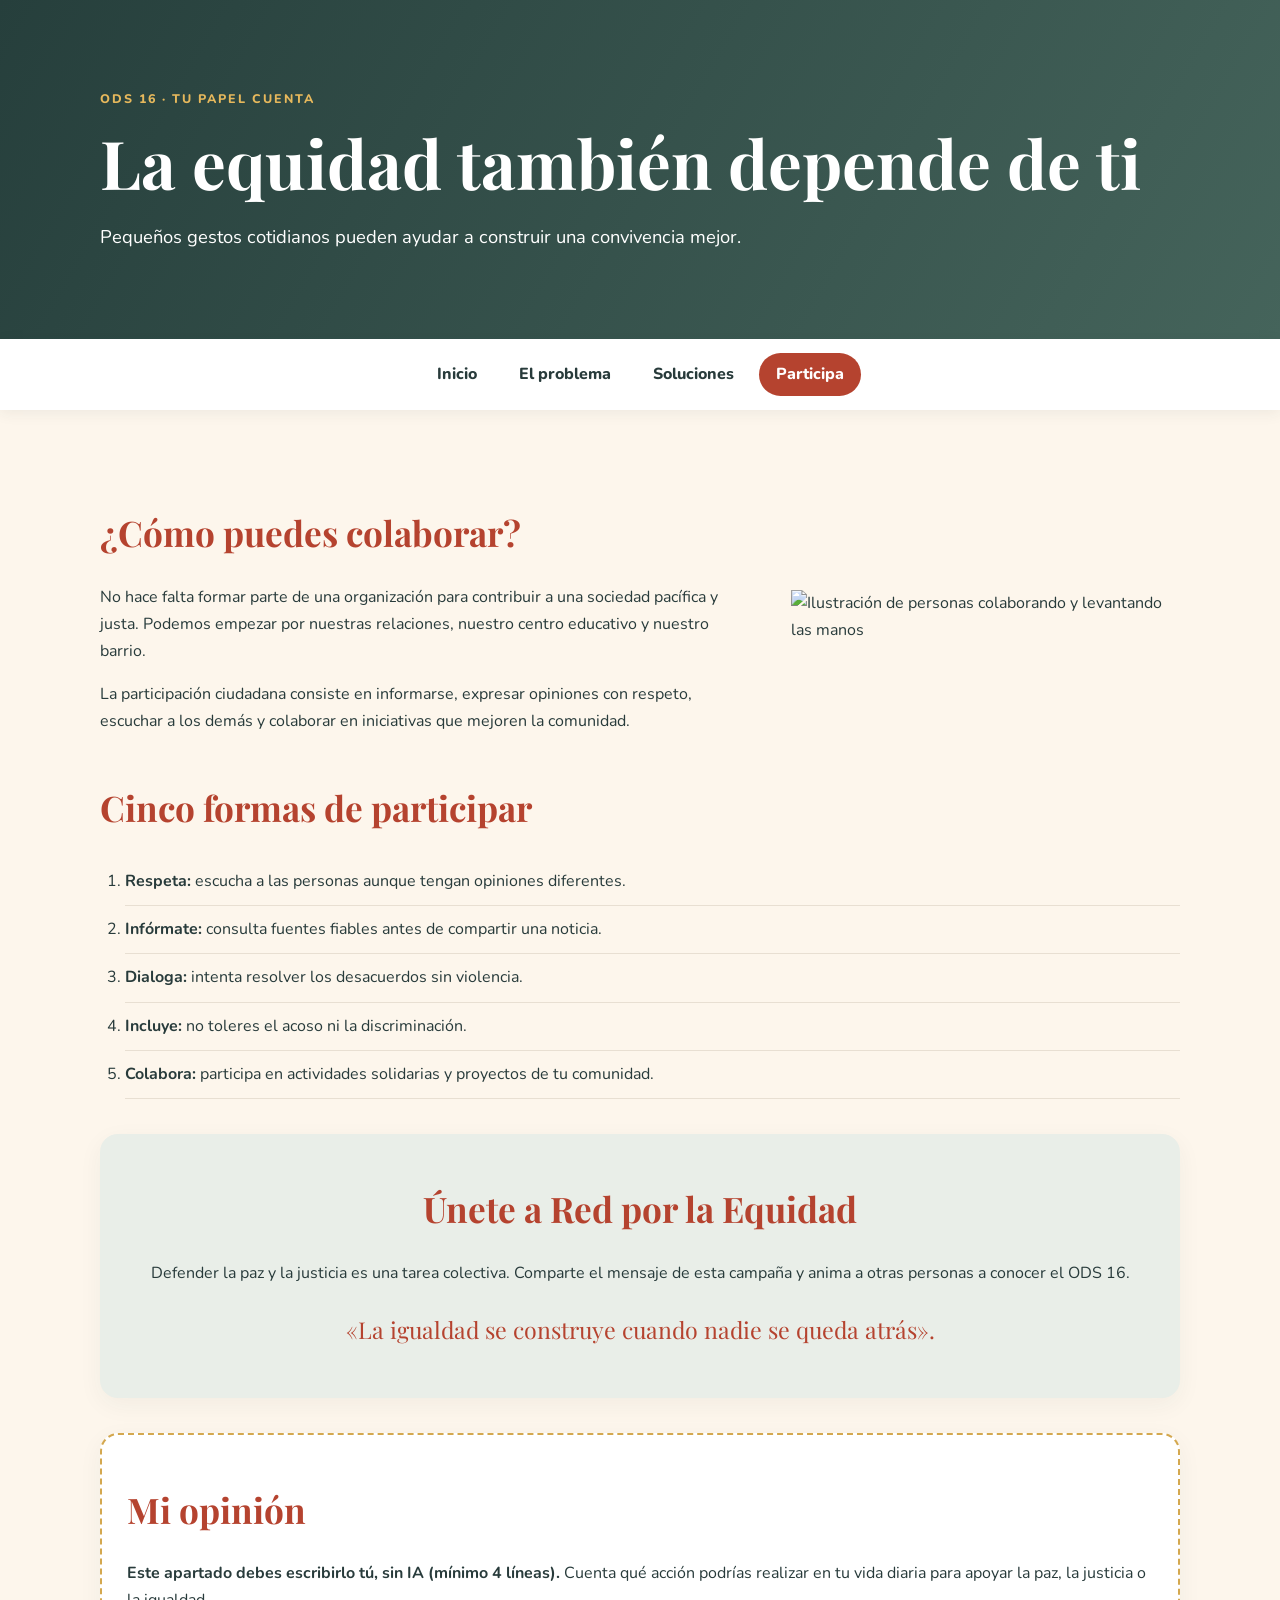
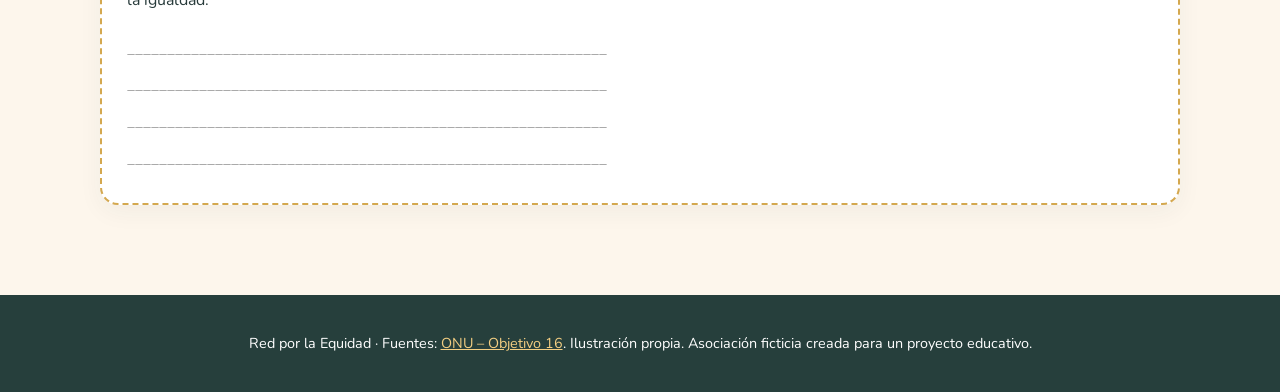
==== participa.html @ 6916aa8f "Add files via upload" ====
<!DOCTYPE html>
<html lang="es">
<head>
  <meta charset="UTF-8">
  <meta name="viewport" content="width=device-width, initial-scale=1">
  <title>Participa | Red por la Equidad</title>
  <link rel="stylesheet" href="style.css">
</head>
<body>
  <header class="cabecera"><div class="contenedor"><p class="etiqueta">ODS 16 · TU PAPEL CUENTA</p><h1>La equidad también depende de ti</h1><p class="subtitulo">Pequeños gestos cotidianos pueden ayudar a construir una convivencia mejor.</p></div></header>
  <nav aria-label="Menú principal">
    <a href="index.html">Inicio</a><a href="problema.html">El problema</a><a href="soluciones.html">Soluciones</a><a class="activo" href="participa.html">Participa</a>
  </nav>
  <main class="contenedor">
    <section class="presentacion">
      <div><h2>¿Cómo puedes colaborar?</h2>
        <p>No hace falta formar parte de una organización para contribuir a una sociedad pacífica y justa. Podemos empezar por nuestras relaciones, nuestro centro educativo y nuestro barrio.</p>
        <p>La participación ciudadana consiste en informarse, expresar opiniones con respeto, escuchar a los demás y colaborar en iniciativas que mejoren la comunidad.</p>
      </div>
      <img src="img/participa.svg" alt="Ilustración de personas colaborando y levantando las manos">
    </section>
    <section><h2>Cinco formas de participar</h2>
      <ol class="pasos">
        <li><strong>Respeta:</strong> escucha a las personas aunque tengan opiniones diferentes.</li>
        <li><strong>Infórmate:</strong> consulta fuentes fiables antes de compartir una noticia.</li>
        <li><strong>Dialoga:</strong> intenta resolver los desacuerdos sin violencia.</li>
        <li><strong>Incluye:</strong> no toleres el acoso ni la discriminación.</li>
        <li><strong>Colabora:</strong> participa en actividades solidarias y proyectos de tu comunidad.</li>
      </ol>
    </section>
    <section class="tarjeta llamada"><h2>Únete a Red por la Equidad</h2><p>Defender la paz y la justicia es una tarea colectiva. Comparte el mensaje de esta campaña y anima a otras personas a conocer el ODS 16.</p><p class="frase">«La igualdad se construye cuando nadie se queda atrás».</p></section>
    <section class="opinion"><h2>Mi opinión</h2><p><strong>Este apartado debes escribirlo tú, sin IA (mínimo 4 líneas).</strong> Cuenta qué acción podrías realizar en tu vida diaria para apoyar la paz, la justicia o la igualdad.</p><div class="lineas">____________________________________________________________<br>____________________________________________________________<br>____________________________________________________________<br>____________________________________________________________</div></section>
  </main>
  <footer><p>Red por la Equidad · Fuentes: <a href="https://sdgs.un.org/goals/goal16">ONU – Objetivo 16</a>. Ilustración propia. Asociación ficticia creada para un proyecto educativo.</p></footer>
</body>
</html>
---- style.css ----
@import url('https://fonts.googleapis.com/css2?family=Nunito:wght@400;600;700;800&family=Playfair+Display:wght@700&display=swap');

:root {
  --fondo: #fdf6ec;
  --texto: #283b3b;
  --principal: #b5432f;
  --secundario: #e6b85c;
  --blanco: #ffffff;
}
* { box-sizing: border-box; }
body {
  margin: 0;
  background: var(--fondo);
  color: var(--texto);
  font-family: 'Nunito', Arial, sans-serif;
  line-height: 1.7;
}
.contenedor { width: min(1080px, 90%); margin: 0 auto; }
.hero, .cabecera {
  background: linear-gradient(120deg, #263f3c, #45645b);
  color: var(--blanco);
  padding: 76px 0 68px;
}
.hero { text-align: center; }
h1, h2, h3 { line-height: 1.2; }
h1 { font-family: 'Playfair Display', Georgia, serif; font-size: clamp(2.3rem, 6vw, 4.2rem); margin: 8px 0 14px; }
h2 { font-family: 'Playfair Display', Georgia, serif; color: var(--principal); font-size: clamp(1.6rem, 3vw, 2.2rem); }
h3 { color: #34564f; }
.subtitulo { font-size: 1.15rem; max-width: 720px; }
.hero .subtitulo { margin: 0 auto 28px; }
.etiqueta { color: var(--secundario); font-weight: 800; letter-spacing: 2px; font-size: .78rem; }
.boton { display: inline-block; background: var(--secundario); color: #283b3b; padding: 11px 22px; border-radius: 30px; text-decoration: none; font-weight: 800; }
nav { display: flex; justify-content: center; flex-wrap: wrap; gap: 8px; background: var(--blanco); padding: 14px; box-shadow: 0 3px 14px #283b3b12; }
nav a { color: var(--texto); text-decoration: none; padding: 8px 17px; border-radius: 22px; font-weight: 800; }
nav a:hover, nav a.activo { background: var(--principal); color: var(--blanco); }
main { padding-top: 38px; padding-bottom: 55px; }
section { margin: 35px 0; }
.presentacion { display: grid; grid-template-columns: 1.35fr .8fr; gap: 35px; align-items: center; }
.presentacion img { width: 100%; max-height: 300px; object-fit: contain; }
.tarjeta, .mini, .opinion { background: var(--blanco); border-radius: 18px; padding: 25px; box-shadow: 0 7px 24px #283b3b0d; }
.ods { display: flex; gap: 24px; align-items: center; border-left: 7px solid var(--secundario); }
.numero { display: grid; place-items: center; min-width: 82px; height: 82px; border-radius: 18px; background: #b5432f; color: white; font-size: 2.5rem; font-weight: 800; }
.rejilla { display: grid; grid-template-columns: repeat(3, 1fr); gap: 18px; }
.rejilla .mini { border-top: 5px solid var(--secundario); }
.datos { grid-template-columns: repeat(3, 1fr); }
.cifra { display: block; color: var(--principal); font-size: 2.3rem; font-weight: 800; }
.nota, .fuente { font-size: .92rem; }
a { color: #9b3829; }
a:hover { color: #34564f; }
ul, ol { padding-left: 25px; }
.pasos li { padding: 10px 0; border-bottom: 1px solid #e8dfd2; }
table { width: 100%; border-collapse: collapse; background: white; border-radius: 12px; overflow: hidden; }
th, td { text-align: left; padding: 13px; border-bottom: 1px solid #eee4d8; }
th { background: #34564f; color: white; }
.opinion { border: 2px dashed #d4a84f; }
.lineas { color: #9b9b9b; line-height: 2.3; overflow-wrap: anywhere; }
.llamada { text-align: center; background: #e9eee8; }
.frase { color: var(--principal); font-family: 'Playfair Display', Georgia, serif; font-size: 1.45rem; }
footer { background: #263f3c; color: white; padding: 22px 5%; text-align: center; font-size: .9rem; }
footer a { color: #f3ce82; }
@media (max-width: 700px) {
  .presentacion { grid-template-columns: 1fr; }
  .presentacion img { max-height: 220px; }
  .rejilla, .datos { grid-template-columns: 1fr; }
  .ods { align-items: flex-start; flex-direction: column; }
  nav { gap: 2px; }
  nav a { padding: 7px 11px; }
  th, td { padding: 9px 7px; font-size: .9rem; }
}
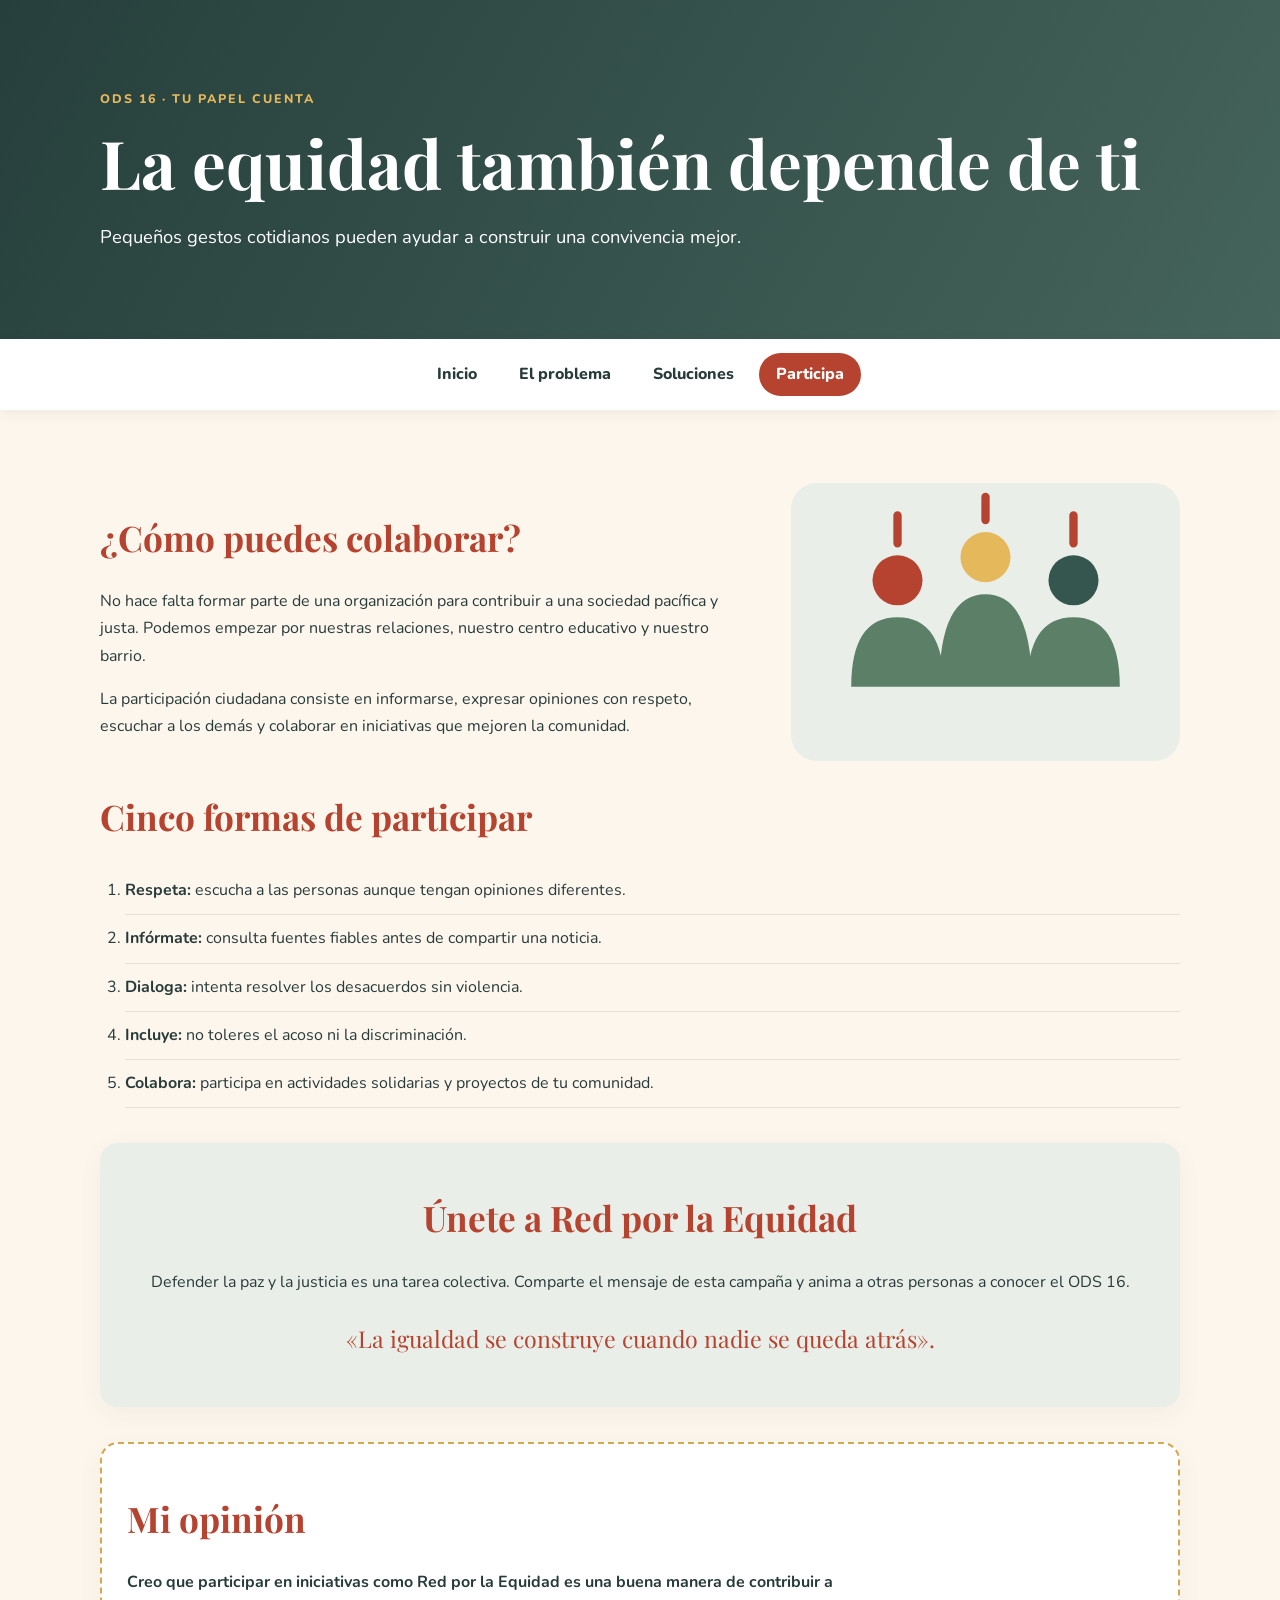
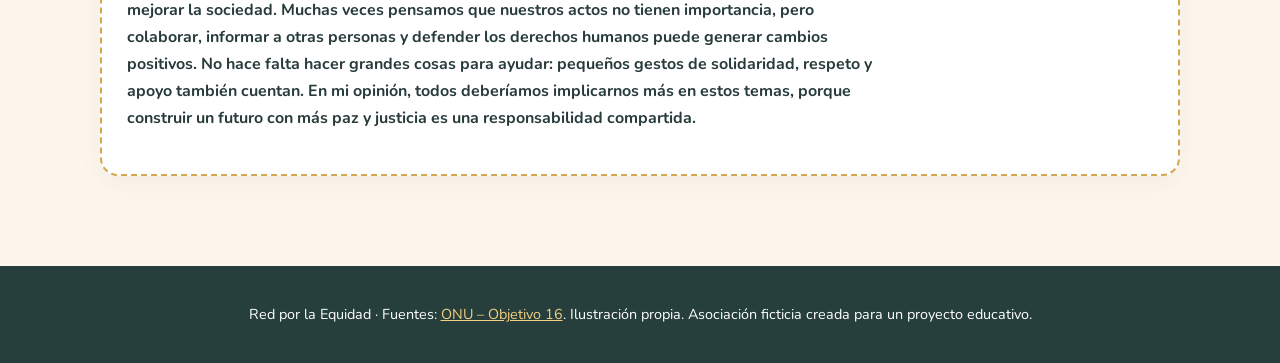
==== commit 5ad7d3dc: "Revise opinion section with personal contribution insights Updated the opinion section to include a " ====
--- a/participa.html
+++ b/participa.html
@@ -29,7 +29,7 @@
       </ol>
     </section>
     <section class="tarjeta llamada"><h2>Únete a Red por la Equidad</h2><p>Defender la paz y la justicia es una tarea colectiva. Comparte el mensaje de esta campaña y anima a otras personas a conocer el ODS 16.</p><p class="frase">«La igualdad se construye cuando nadie se queda atrás».</p></section>
-    <section class="opinion"><h2>Mi opinión</h2><p><strong>Este apartado debes escribirlo tú, sin IA (mínimo 4 líneas).</strong> Cuenta qué acción podrías realizar en tu vida diaria para apoyar la paz, la justicia o la igualdad.</p><div class="lineas">____________________________________________________________<br>____________________________________________________________<br>____________________________________________________________<br>____________________________________________________________</div></section>
+    <section class="opinion"><h2>Mi opinión</h2><p><strong>Creo que participar en iniciativas como Red por la Equidad es una buena manera de contribuir a<br> mejorar la sociedad. Muchas veces pensamos que nuestros actos no tienen importancia, pero<br> colaborar, informar a otras personas y defender los derechos humanos puede generar cambios<br> positivos. No hace falta hacer grandes cosas para ayudar: pequeños gestos de solidaridad, respeto y<br> apoyo también cuentan. En mi opinión, todos deberíamos implicarnos más en estos temas, porque<br> construir un futuro con más paz y justicia es una responsabilidad compartida.</strong></div></section>
   </main>
   <footer><p>Red por la Equidad · Fuentes: <a href="https://sdgs.un.org/goals/goal16">ONU – Objetivo 16</a>. Ilustración propia. Asociación ficticia creada para un proyecto educativo.</p></footer>
 </body>
